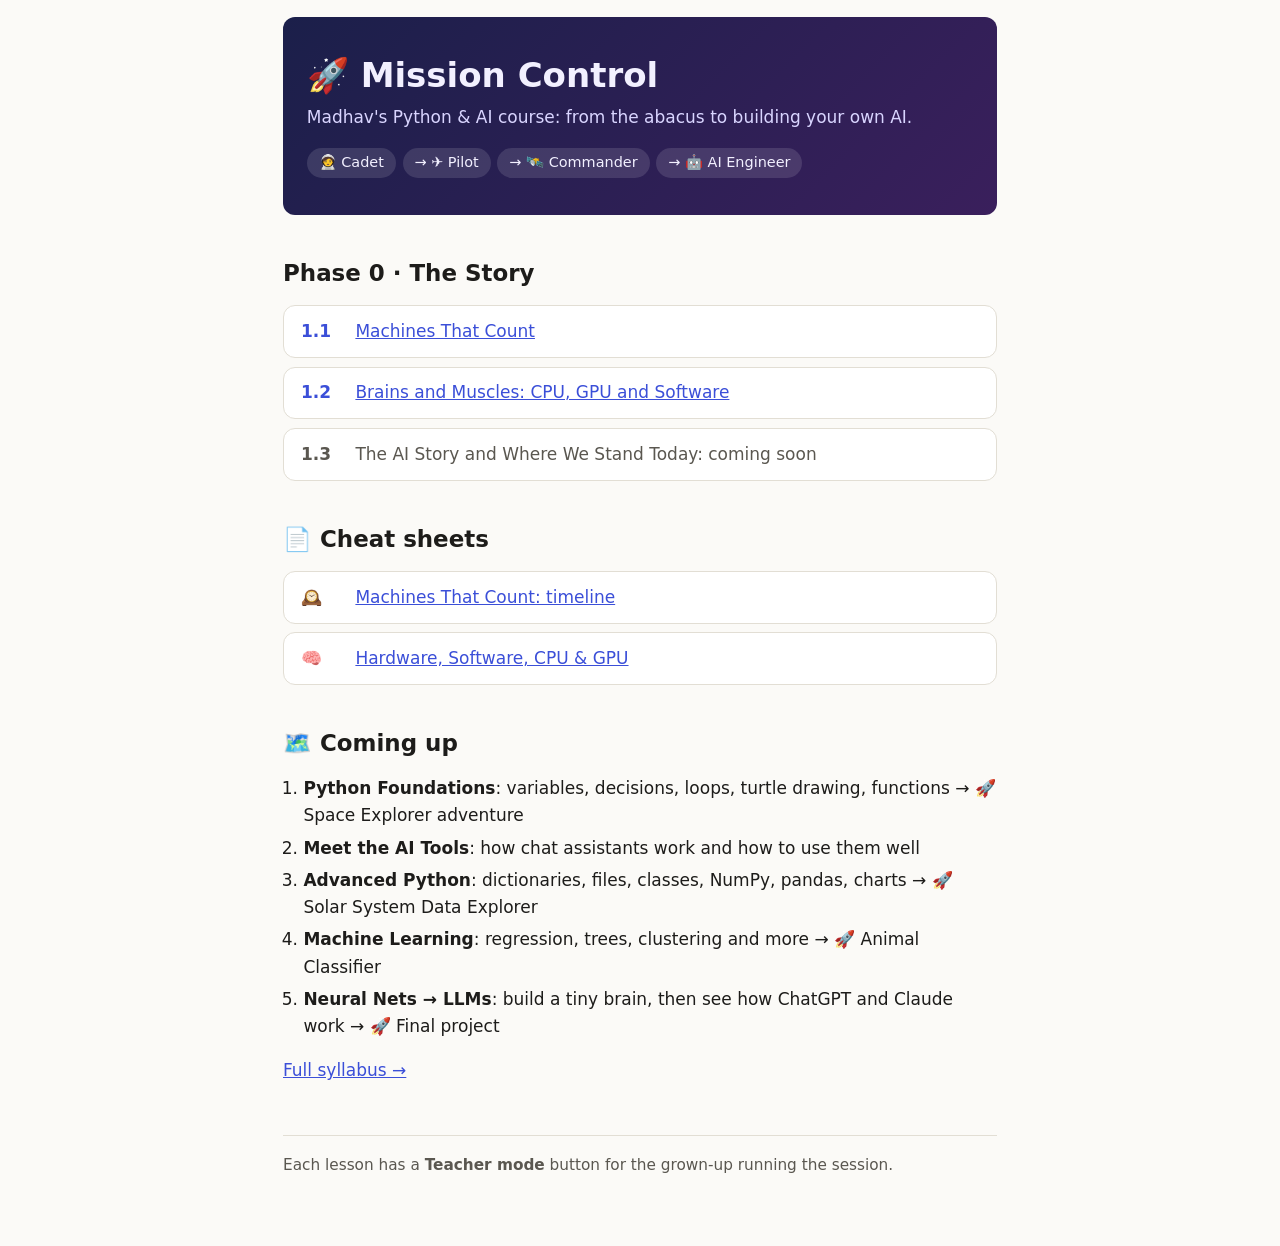
==== index.html @ c78bf752 "Publish course site via GitHub Pages; keep answer keys local - Add index.html (Mission Control) cour" ====
<!doctype html>
<html lang="en">
<head>
<meta charset="utf-8">
<meta name="viewport" content="width=device-width, initial-scale=1, viewport-fit=cover">
<title>Mission Control — Python &amp; AI</title>
<link rel="stylesheet" href="assets/course.css">
<style>
  .hero { padding: 2.2rem 1.4rem; border-radius: var(--radius); margin: 1rem 0 2rem;
    background: linear-gradient(135deg, #1b1f4a, #3a1f5c); color: #f2f0ff; }
  .hero h1 { margin: 0 0 .4rem; }
  .hero p { margin: 0; color: #d9d5ff; }
  .ranks { display: flex; flex-wrap: wrap; gap: .4rem; margin-top: 1rem; }
  .ranks span { background: rgba(255,255,255,.12); border-radius: 999px; padding: .2rem .7rem; font-size: .85rem; }
  .lessons { list-style: none; padding: 0; display: grid; gap: .5rem; }
  .lessons li { background: var(--surface); border: 1px solid var(--line); border-radius: var(--radius);
    padding: .7rem 1rem; display: flex; gap: .8rem; align-items: baseline; }
  .lessons .id { font-weight: 700; color: var(--accent); min-width: 2.4rem; }
  .lessons .soon { color: var(--ink-soft); }
  .lessons .soon .id { color: var(--ink-soft); }
  .phase-list { padding-left: 1.2rem; }
  .phase-list li { margin: .3rem 0; }
</style>
</head>
<body>
<main>
  <div class="hero">
    <h1>🚀 Mission Control</h1>
    <p>Madhav's Python &amp; AI course: from the abacus to building your own AI.</p>
    <div class="ranks"><span>🧑‍🚀 Cadet</span><span>→ ✈️ Pilot</span><span>→ 🛰️ Commander</span><span>→ 🤖 AI Engineer</span></div>
  </div>

  <h2>Phase 0 · The Story</h2>
  <ul class="lessons">
    <li><span class="id">1.1</span><a href="lessons/0001-machines-that-count.html">Machines That Count</a></li>
    <li><span class="id">1.2</span><a href="lessons/0002-cpu-gpu-and-software.html">Brains and Muscles: CPU, GPU and Software</a></li>
    <li class="soon"><span class="id">1.3</span>The AI Story and Where We Stand Today: coming soon</li>
  </ul>

  <h2>📄 Cheat sheets</h2>
  <ul class="lessons">
    <li><span class="id">🕰️</span><a href="reference/computer-timeline.html">Machines That Count: timeline</a></li>
    <li><span class="id">🧠</span><a href="reference/hardware-and-software.html">Hardware, Software, CPU &amp; GPU</a></li>
  </ul>

  <h2>🗺️ Coming up</h2>
  <ol class="phase-list" start="1">
    <li><strong>Python Foundations</strong>: variables, decisions, loops, turtle drawing, functions → 🚀 Space Explorer adventure</li>
    <li><strong>Meet the AI Tools</strong>: how chat assistants work and how to use them well</li>
    <li><strong>Advanced Python</strong>: dictionaries, files, classes, NumPy, pandas, charts → 🚀 Solar System Data Explorer</li>
    <li><strong>Machine Learning</strong>: regression, trees, clustering and more → 🚀 Animal Classifier</li>
    <li><strong>Neural Nets → LLMs</strong>: build a tiny brain, then see how ChatGPT and Claude work → 🚀 Final project</li>
  </ol>
  <p><a href="https://github.com/Rajesh-Nair/MADHAVAICODING/blob/main/SYLLABUS.md">Full syllabus →</a></p>

  <div class="lesson-footer">Each lesson has a <strong>Teacher mode</strong> button for the grown-up running the session.</div>
</main>
</body>
</html>
---- assets/course.css ----
/* Mission Control — shared course stylesheet. Every lesson and reference sheet links this. */

:root {
  --bg: #fbfaf7;
  --surface: #ffffff;
  --surface-2: #f2f0ea;
  --ink: #1d1c1a;
  --ink-soft: #5a5750;
  --line: #e2ded4;
  --accent: #3b4fd8;      /* mission blue */
  --accent-soft: #e8ebfd;
  --star: #c98a00;        /* gold for ranks / wins */
  --star-soft: #fbf1d6;
  --good: #1f7a4d;
  --good-soft: #e3f4ea;
  --bad: #b3261e;
  --bad-soft: #fbe7e5;
  --teacher: #7a3fb0;
  --teacher-soft: #f3eafb;
  --radius: 12px;
  --measure: 42rem;
  --font: "Segoe UI", system-ui, -apple-system, Roboto, "Helvetica Neue", Arial, sans-serif;
  --mono: "Cascadia Code", Consolas, "SF Mono", Menlo, monospace;
  color-scheme: light;
}
@media (prefers-color-scheme: dark) {
  :root:not([data-theme="light"]) {
    --bg: #12131a; --surface: #1b1d27; --surface-2: #232633; --ink: #ecebe6; --ink-soft: #a9a7a0;
    --line: #2f3242; --accent: #8c9bff; --accent-soft: #252a4a; --star: #f0b93a; --star-soft: #3a3020;
    --good: #5fd39a; --good-soft: #17352a; --bad: #ff8a80; --bad-soft: #3d1f1d; --teacher: #c79bf0; --teacher-soft: #2e2240;
    color-scheme: dark;
  }
}
:root[data-theme="dark"] {
  --bg: #12131a; --surface: #1b1d27; --surface-2: #232633; --ink: #ecebe6; --ink-soft: #a9a7a0;
  --line: #2f3242; --accent: #8c9bff; --accent-soft: #252a4a; --star: #f0b93a; --star-soft: #3a3020;
  --good: #5fd39a; --good-soft: #17352a; --bad: #ff8a80; --bad-soft: #3d1f1d; --teacher: #c79bf0; --teacher-soft: #2e2240;
  color-scheme: dark;
}

* { box-sizing: border-box; }
html { font-size: 17px; }
body {
  margin: 0; background: var(--bg); color: var(--ink);
  font-family: var(--font); line-height: 1.6;
  padding: 0 16px 4rem;
}
main { max-width: var(--measure); margin: 0 auto; }
img, svg { max-width: 100%; }
a { color: var(--accent); }
h1, h2, h3 { line-height: 1.25; }
h1 { font-size: 2rem; margin: .4rem 0 .6rem; }
h2 { font-size: 1.35rem; margin: 2.6rem 0 .6rem; }
h3 { font-size: 1.1rem; margin: 1.6rem 0 .4rem; }
p, li { max-width: var(--measure); }
code { font-family: var(--mono); background: var(--surface-2); padding: .1em .35em; border-radius: 5px; font-size: .92em; }
.muted { color: var(--ink-soft); }
.big-number { font-size: 1.6rem; font-weight: 700; color: var(--accent); }

/* ---------- Top bar ---------- */
.topbar {
  display: flex; flex-wrap: wrap; gap: .5rem; align-items: center; justify-content: space-between;
  max-width: var(--measure); margin: 0 auto; padding: 1.2rem 0 .4rem;
  font-size: .85rem; color: var(--ink-soft);
}
.badge {
  display: inline-flex; align-items: center; gap: .35rem;
  background: var(--star-soft); color: var(--star); font-weight: 600;
  border-radius: 999px; padding: .2rem .7rem; font-size: .8rem;
}
.lesson-meta { display: flex; flex-wrap: wrap; gap: .4rem .9rem; color: var(--ink-soft); font-size: .9rem; margin-bottom: 1rem; }
.lede { font-size: 1.15rem; color: var(--ink-soft); }

/* ---------- Section blocks ---------- */
.step {
  display: flex; align-items: baseline; gap: .6rem;
  border-top: 1px solid var(--line); padding-top: 1.4rem;
}
.step .time { margin-left: auto; font-size: .8rem; color: var(--ink-soft); font-weight: 500; white-space: nowrap; }
.card {
  background: var(--surface); border: 1px solid var(--line); border-radius: var(--radius);
  padding: 1rem 1.2rem; margin: 1rem 0;
}
.callout { background: var(--accent-soft); border: none; }
.journal { background: var(--star-soft); border: none; }
.journal::before { content: "✏️ In your Coder's Journal"; display: block; font-weight: 700; font-size: .85rem; color: var(--star); margin-bottom: .3rem; }
.deep-space { background: linear-gradient(135deg, #1b1f4a, #3a1f5c); color: #f2f0ff; border: none; }
.deep-space a { color: #c9c3ff; }
.deep-space h3 { margin-top: 0; }

/* ---------- Timeline ---------- */
.timeline { list-style: none; padding: 0; margin: 1.2rem 0; position: relative; }
.timeline::before { content: ""; position: absolute; left: 1.05rem; top: .4rem; bottom: .4rem; width: 2px; background: var(--line); }
.timeline li { position: relative; padding: 0 0 1.3rem 3rem; }
.timeline .dot {
  position: absolute; left: 0; top: 0; width: 2.2rem; height: 2.2rem; border-radius: 50%;
  background: var(--surface); border: 2px solid var(--accent); display: grid; place-items: center; font-size: 1.05rem;
}
.timeline .when { font-size: .8rem; font-weight: 700; color: var(--accent); letter-spacing: .03em; text-transform: uppercase; }
.timeline h3 { margin: .1rem 0 .2rem; }
.timeline p { margin: .2rem 0; }
.cite { font-size: .78rem; color: var(--ink-soft); }
.cite a { color: var(--ink-soft); }

/* ---------- Buttons ---------- */
button, .btn {
  font: inherit; cursor: pointer; border-radius: 10px; border: 1px solid var(--line);
  background: var(--surface); color: var(--ink); padding: .5rem .9rem;
}
button:hover { border-color: var(--accent); }
button.primary { background: var(--accent); color: #fff; border-color: var(--accent); }
button:disabled { opacity: .5; cursor: default; }

/* ---------- Quiz widget (assets/course.js) ---------- */
.quiz { margin: 1rem 0; }
.quiz-q { background: var(--surface); border: 1px solid var(--line); border-radius: var(--radius); padding: 1rem 1.2rem; margin: .8rem 0; }
.quiz-q .prompt { font-weight: 600; margin: 0 0 .6rem; }
.quiz-q .options { display: grid; gap: .45rem; }
.quiz-q .options button { text-align: left; width: 100%; }
.quiz-q button.correct { background: var(--good-soft); border-color: var(--good); color: var(--good); }
.quiz-q button.wrong { background: var(--bad-soft); border-color: var(--bad); color: var(--bad); }
.quiz-q .feedback { margin: .6rem 0 0; font-size: .95rem; }
.quiz-score { font-weight: 600; color: var(--accent); }

/* ---------- Order widget ---------- */
.order { background: var(--surface); border: 1px solid var(--line); border-radius: var(--radius); padding: 1rem 1.2rem; margin: 1rem 0; }
.order .pool, .order .answer { display: flex; flex-wrap: wrap; gap: .45rem; min-height: 2.6rem; margin: .5rem 0; }
.order .answer { border: 2px dashed var(--line); border-radius: 10px; padding: .4rem; counter-reset: pos; }
.order .answer button::before { counter-increment: pos; content: counter(pos) ". "; font-weight: 700; color: var(--accent); }
.order .controls { display: flex; gap: .5rem; flex-wrap: wrap; }
.order .feedback { margin-top: .5rem; }

/* ---------- Stopwatch ---------- */
.stopwatch { display: flex; flex-wrap: wrap; align-items: center; gap: .6rem; }
.stopwatch .readout { font-family: var(--mono); font-size: 1.6rem; min-width: 6ch; }
.laps { margin: .4rem 0 0; padding-left: 1.2rem; }

/* ---------- Teacher mode ---------- */
.teacher-toggle { font-size: .8rem; padding: .3rem .7rem; border-color: var(--teacher); color: var(--teacher); background: transparent; }
body.teacher .teacher-toggle { background: var(--teacher); color: #fff; }
.teacher-note { display: none; }
body.teacher .teacher-note {
  display: block; background: var(--teacher-soft); border-left: 4px solid var(--teacher);
  border-radius: 8px; padding: .7rem 1rem; margin: .8rem 0; font-size: .92rem;
}
body.teacher .teacher-note::before { content: "👩‍🏫 Teacher"; display: block; font-weight: 700; color: var(--teacher); font-size: .8rem; margin-bottom: .2rem; }

/* ---------- Explore more (age-suitable further reading) ---------- */
.explore { list-style: none; padding: 0; margin: 1rem 0; display: grid; gap: .6rem; }
.explore li { background: var(--surface); border: 1px solid var(--line); border-radius: var(--radius); padding: .7rem 1rem; }
.explore a { font-weight: 600; }
.explore .src { color: var(--ink-soft); font-size: .85rem; }
.explore p { margin: .2rem 0 0; font-size: .95rem; }
.level { display: inline-block; font-size: .72rem; font-weight: 700; border-radius: 999px; padding: .05rem .55rem; margin-left: .3rem; vertical-align: middle; }
.level.alone { background: var(--good-soft); color: var(--good); }
.level.together { background: var(--star-soft); color: var(--star); }
.level.watch { background: var(--accent-soft); color: var(--accent); }

/* ---------- Footer ---------- */
.lesson-footer { border-top: 1px solid var(--line); margin-top: 3rem; padding-top: 1rem; font-size: .9rem; color: var(--ink-soft); }

/* ---------- Print ---------- */
.print-only { display: none; }
@media print {
  @page { size: A4; margin: 14mm; }
  :root { --bg: #fff; --surface: #fff; --ink: #000; color-scheme: light; }
  body { padding: 0; font-size: 11pt; }
  .no-print, .topbar button, .quiz, .order, .stopwatch, .teacher-note { display: none !important; }
  .print-only { display: block; }
  .card, .timeline li { break-inside: avoid; }
  .deep-space { background: none; color: #000; border: 1px solid #999; }
  a { color: #000; text-decoration: none; }
}
/* When printing a worksheet only: body.print-sheet hides everything except .sheet */
@media print { body.print-sheet main > *:not(.sheet) { display: none !important; } body.print-sheet .sheet { display: block !important; } }
.sheet { display: none; }
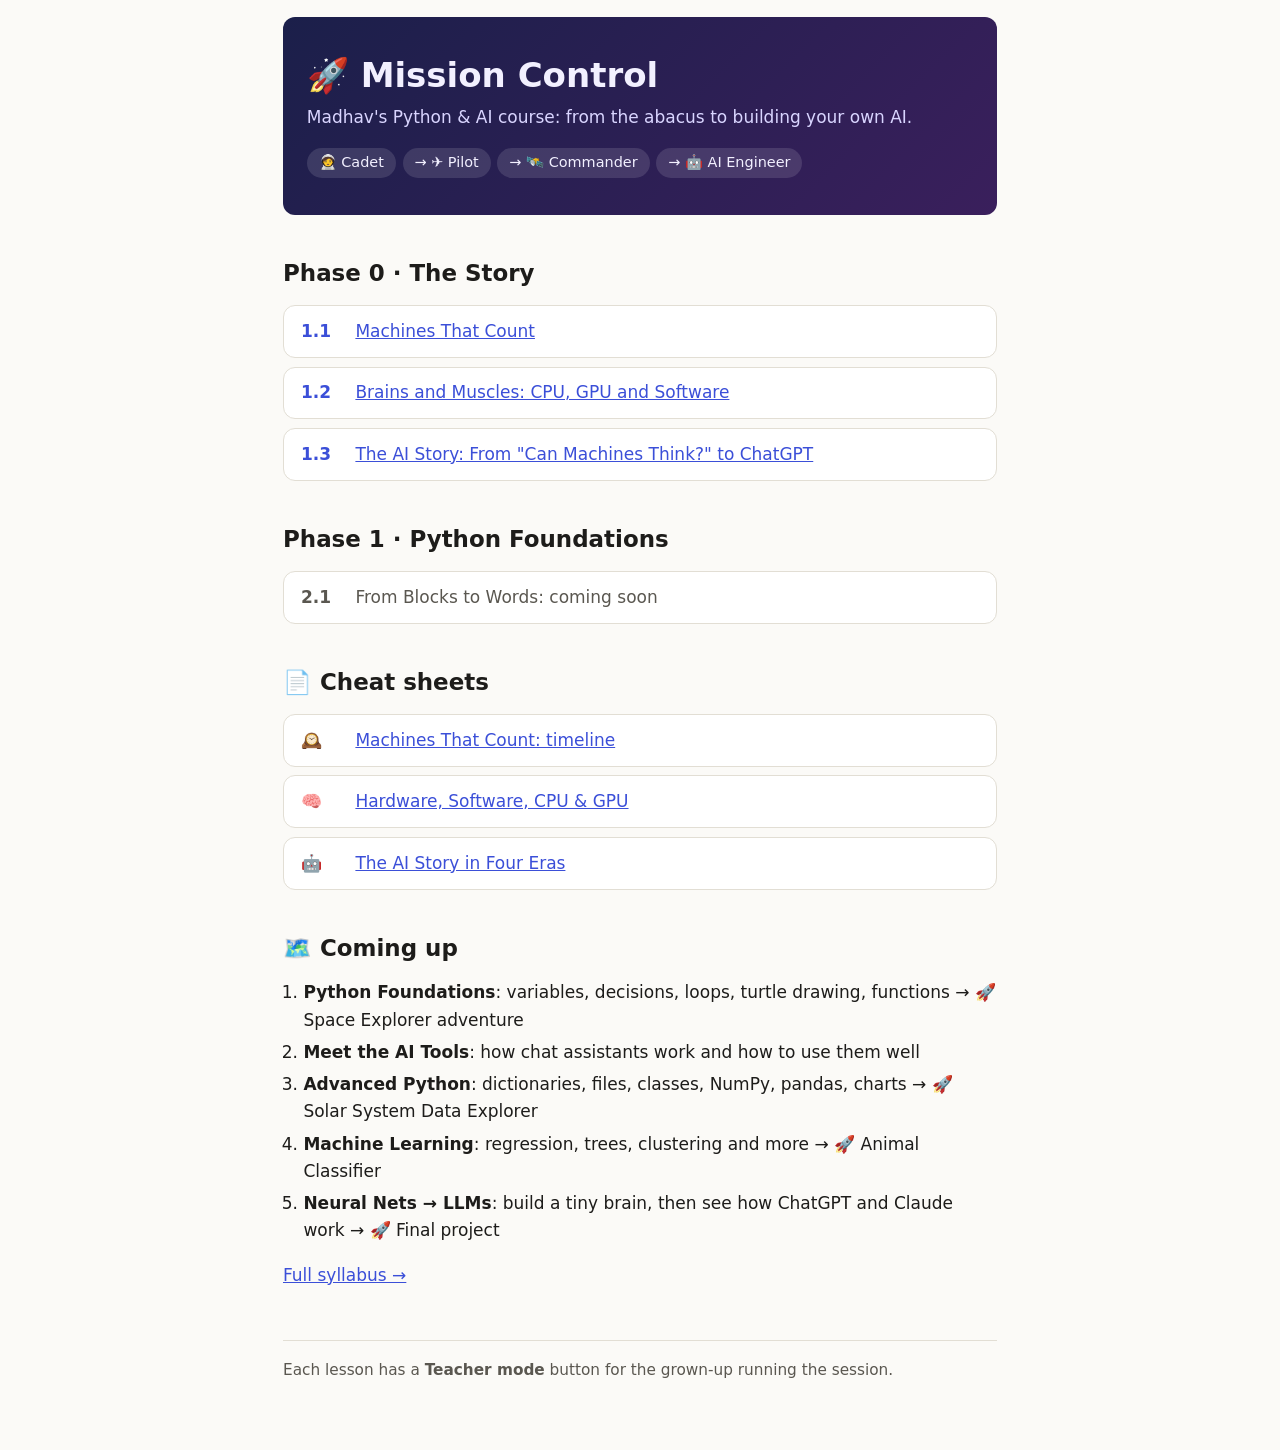
==== commit 3c2dabca: "Add lesson 1.3 The AI Story (Turing to ChatGPT) and AI timeline sheet - Four eras: Dreamers, Rules, " ====
--- a/index.html
+++ b/index.html
@@ -34,13 +34,19 @@
   <ul class="lessons">
     <li><span class="id">1.1</span><a href="lessons/0001-machines-that-count.html">Machines That Count</a></li>
     <li><span class="id">1.2</span><a href="lessons/0002-cpu-gpu-and-software.html">Brains and Muscles: CPU, GPU and Software</a></li>
-    <li class="soon"><span class="id">1.3</span>The AI Story and Where We Stand Today: coming soon</li>
+    <li><span class="id">1.3</span><a href="lessons/0003-the-ai-story.html">The AI Story: From "Can Machines Think?" to ChatGPT</a></li>
+  </ul>
+
+  <h2>Phase 1 · Python Foundations</h2>
+  <ul class="lessons">
+    <li class="soon"><span class="id">2.1</span>From Blocks to Words: coming soon</li>
   </ul>
 
   <h2>📄 Cheat sheets</h2>
   <ul class="lessons">
     <li><span class="id">🕰️</span><a href="reference/computer-timeline.html">Machines That Count: timeline</a></li>
     <li><span class="id">🧠</span><a href="reference/hardware-and-software.html">Hardware, Software, CPU &amp; GPU</a></li>
+    <li><span class="id">🤖</span><a href="reference/ai-timeline.html">The AI Story in Four Eras</a></li>
   </ul>
 
   <h2>🗺️ Coming up</h2>
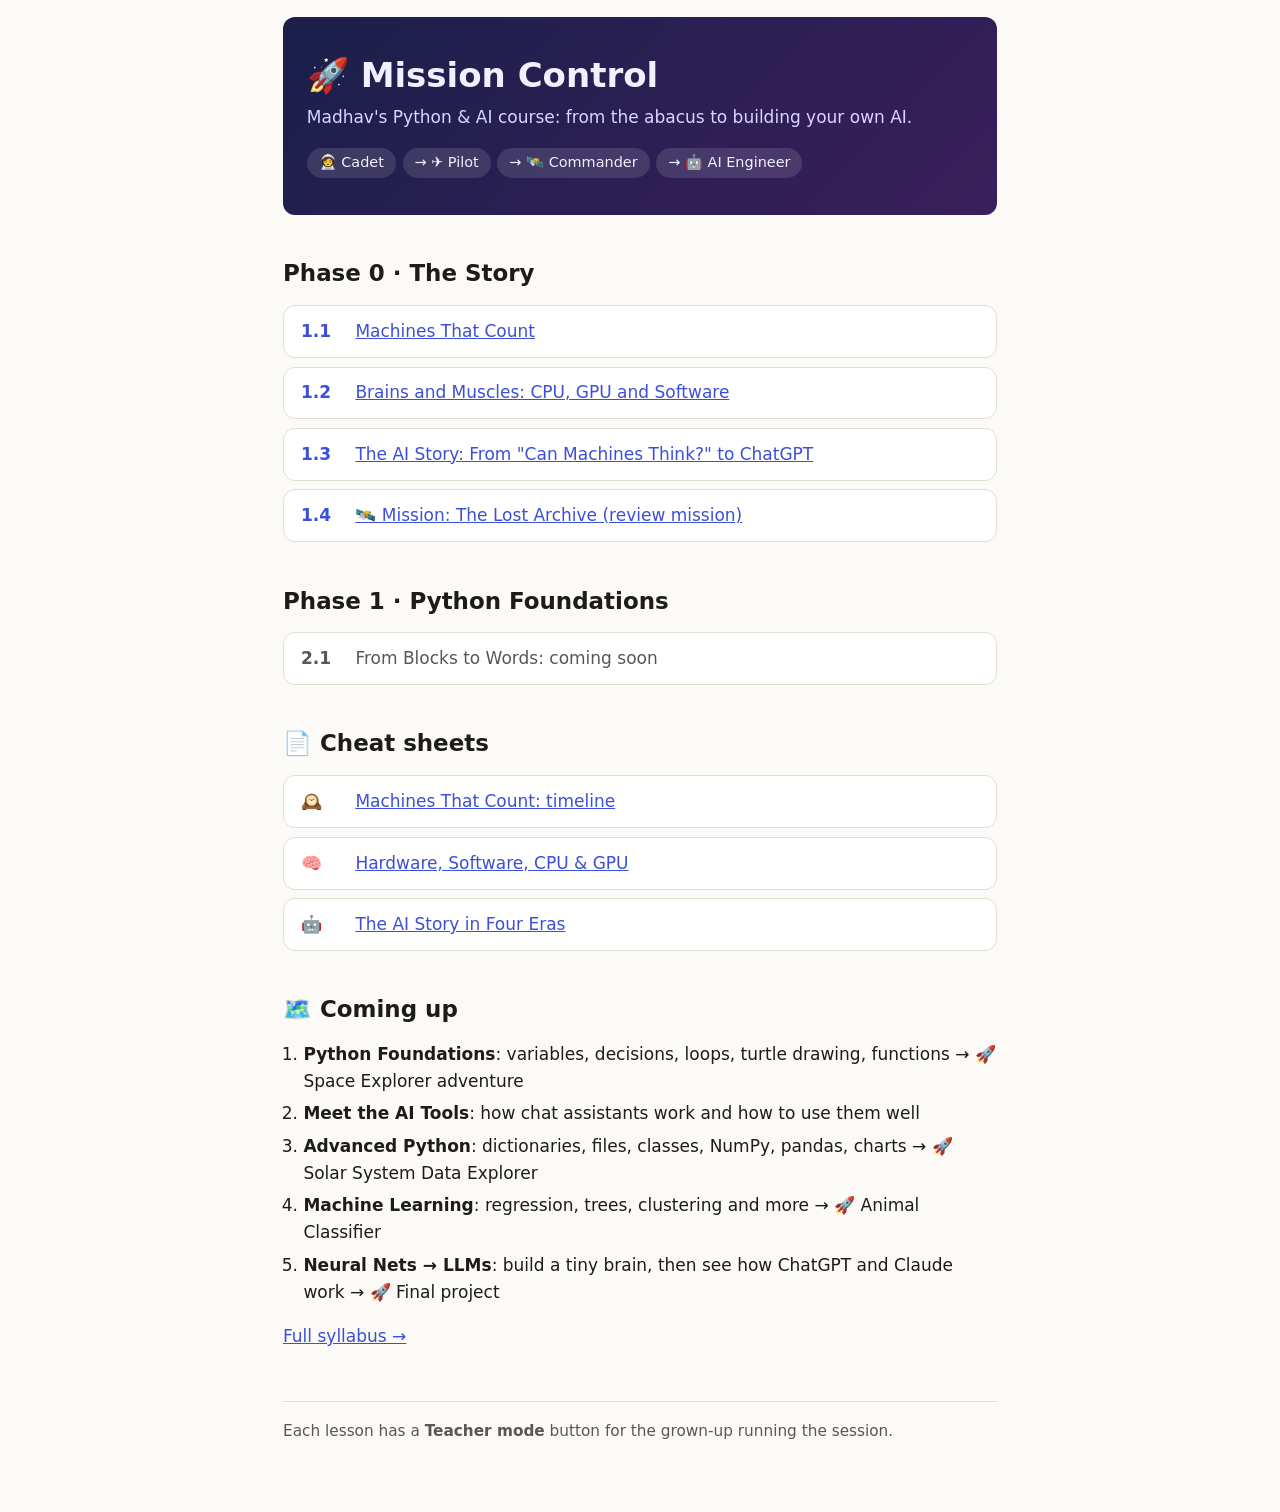
==== commit 15145978: "Add 1.4 review mission "The Lost Archive" with code-lock/vault components - Story-driven Chapter 1 t" ====
--- a/index.html
+++ b/index.html
@@ -35,6 +35,7 @@
     <li><span class="id">1.1</span><a href="lessons/0001-machines-that-count.html">Machines That Count</a></li>
     <li><span class="id">1.2</span><a href="lessons/0002-cpu-gpu-and-software.html">Brains and Muscles: CPU, GPU and Software</a></li>
     <li><span class="id">1.3</span><a href="lessons/0003-the-ai-story.html">The AI Story: From "Can Machines Think?" to ChatGPT</a></li>
+    <li><span class="id">1.4</span><a href="lessons/0004-the-lost-archive.html">🛰️ Mission: The Lost Archive (review mission)</a></li>
   </ul>
 
   <h2>Phase 1 · Python Foundations</h2>
--- a/assets/course.css
+++ b/assets/course.css
@@ -156,6 +156,29 @@
 .level.together { background: var(--star-soft); color: var(--star); }
 .level.watch { background: var(--accent-soft); color: var(--accent); }
 
+/* ---------- Mission story, code lock & vault ---------- */
+.story { background: linear-gradient(135deg, #0f1430, #24124a); color: #eceaff; border-radius: var(--radius); padding: 1.2rem 1.4rem; margin: 1rem 0; }
+.story p { color: #d9d5ff; }
+.story .transmission { font-family: var(--mono); font-size: .8rem; letter-spacing: .08em; color: #9fe8c4; text-transform: uppercase; }
+.fragment { background: var(--surface); border: 1px solid var(--line); border-radius: var(--radius); padding: 1rem 1.2rem; margin: 1.4rem 0; }
+.fragment h3 { margin-top: 0; }
+.fragment .where { font-size: .9rem; color: var(--ink-soft); }
+.fragment .deep-scan { background: var(--surface-2); border-radius: 10px; padding: .6rem 1rem; margin: .8rem 0; }
+.fragment .deep-scan h4 { margin: .2rem 0 .3rem; font-size: .95rem; }
+.lock { border-top: 1px dashed var(--line); margin-top: .8rem; padding-top: .7rem; }
+.lock-row { display: flex; flex-wrap: wrap; gap: .5rem; margin-top: .4rem; }
+.lock-row input { font: inherit; padding: .5rem .7rem; border-radius: 10px; border: 1px solid var(--line); background: var(--bg); color: var(--ink); min-width: 0; flex: 1 1 10rem; }
+.lock.unlocked { border-top-color: var(--good); }
+.lock .reward, .slots span { font-family: var(--mono); font-weight: 700; color: var(--star); }
+.vault { background: var(--star-soft); border-radius: var(--radius); padding: 1.2rem; margin: 1.4rem 0; text-align: center; }
+.slots { display: flex; justify-content: center; flex-wrap: wrap; gap: .4rem; margin: .4rem 0 .8rem; }
+.slots span { display: inline-grid; place-items: center; width: 2.4rem; height: 2.8rem; border-radius: 8px; background: var(--surface); border: 2px solid var(--star); font-size: 1.4rem; }
+.vault .lock-row { justify-content: center; }
+.write-lines { display: none; border-bottom: 1px solid #999; height: 1.6rem; margin: .2rem 0; }
+.recipe { counter-reset: r; list-style: none; padding: 0; }
+.recipe li { counter-increment: r; position: relative; padding: .3rem 0 .3rem 2.4rem; }
+.recipe li::before { content: counter(r); position: absolute; left: 0; top: .25rem; width: 1.7rem; height: 1.7rem; border-radius: 50%; background: var(--accent); color: #fff; display: grid; place-items: center; font-weight: 700; font-size: .85rem; }
+
 /* ---------- Footer ---------- */
 .lesson-footer { border-top: 1px solid var(--line); margin-top: 3rem; padding-top: 1rem; font-size: .9rem; color: var(--ink-soft); }
 
@@ -169,6 +192,14 @@
   .print-only { display: block; }
   .card, .timeline li { break-inside: avoid; }
   .deep-space { background: none; color: #000; border: 1px solid #999; }
+  .lock, .vault, .lock-row { display: none !important; }
+  .story { background: none; color: #000; border: 2px solid #000; }
+  .story p, .story .transmission { color: #000; }
+  .fragment { border: 1.5px solid #000; break-inside: avoid; }
+  h2, h3 { break-after: avoid; }
+  .fragment .deep-scan { background: none; border: 1px dashed #666; break-inside: avoid; }
+  .fragment h3 { break-after: avoid; }
+  .write-lines { display: block !important; }
   a { color: #000; text-decoration: none; }
 }
 /* When printing a worksheet only: body.print-sheet hides everything except .sheet */
